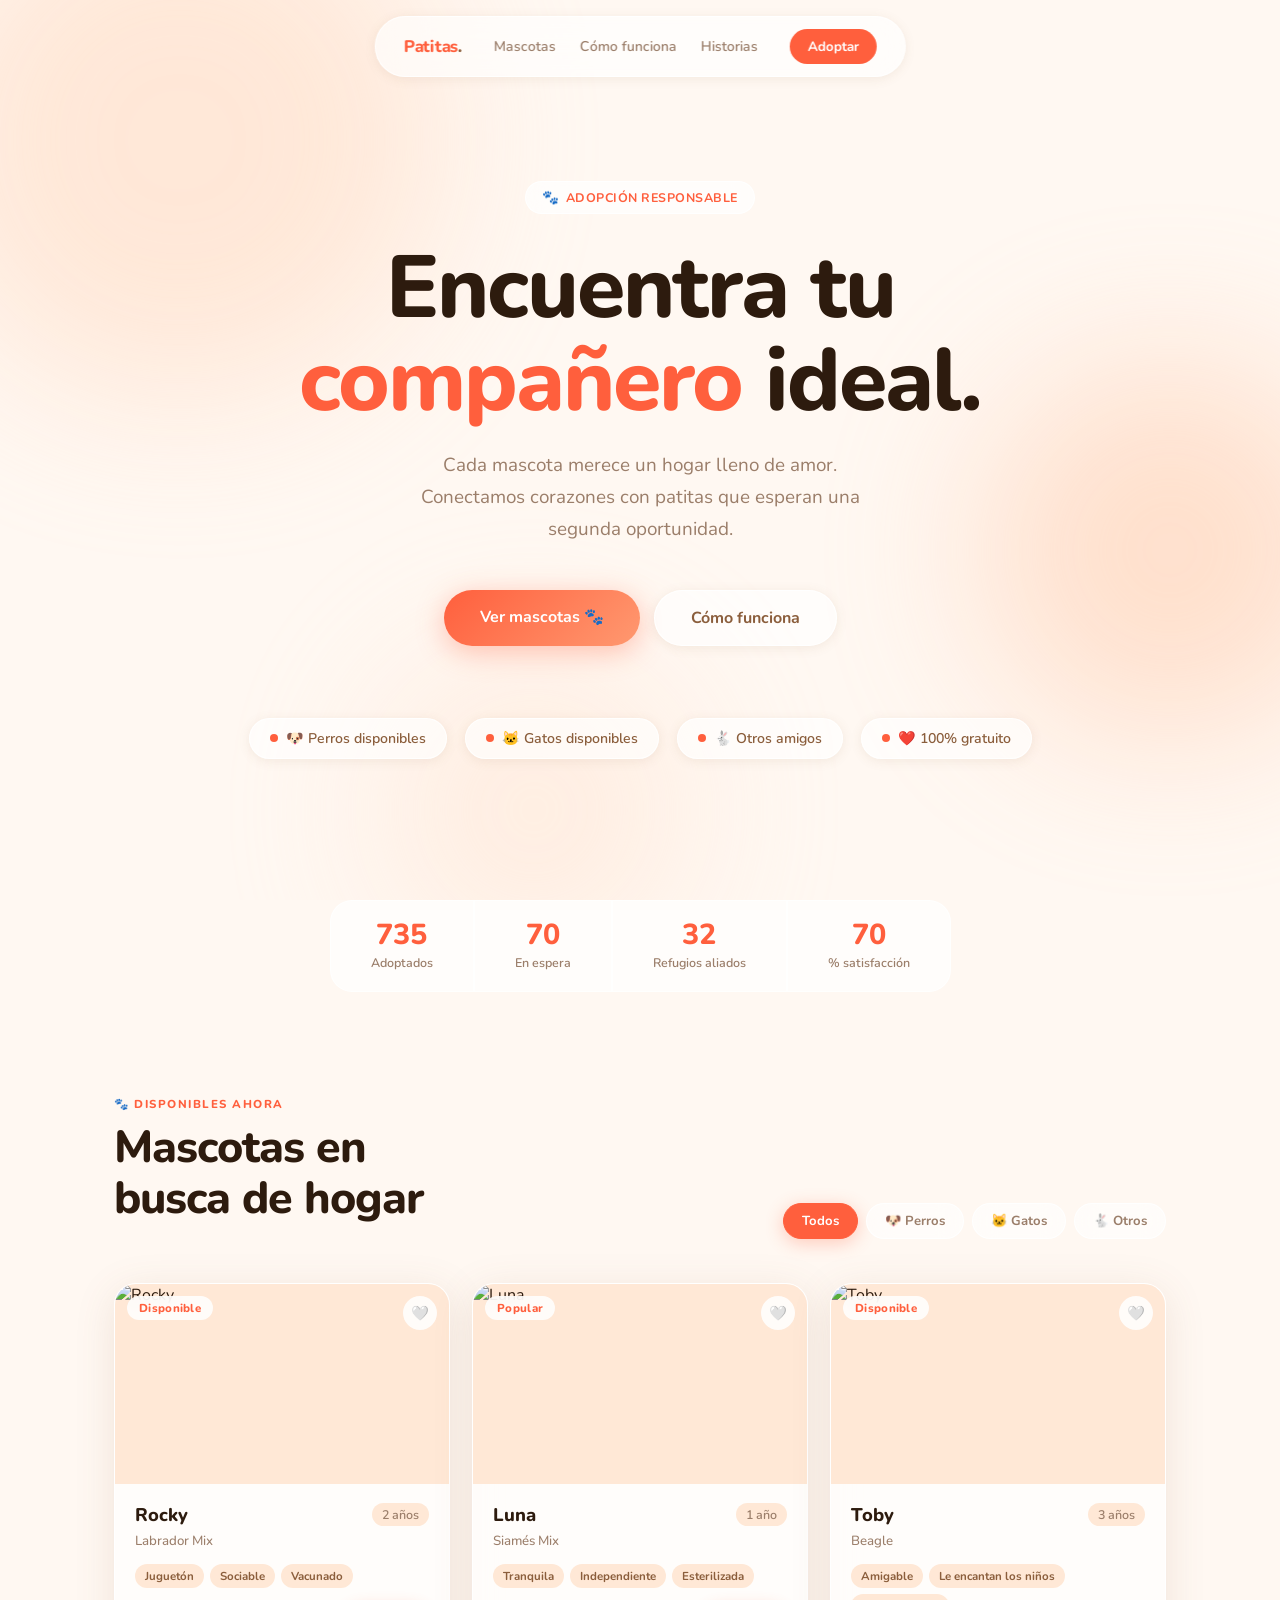
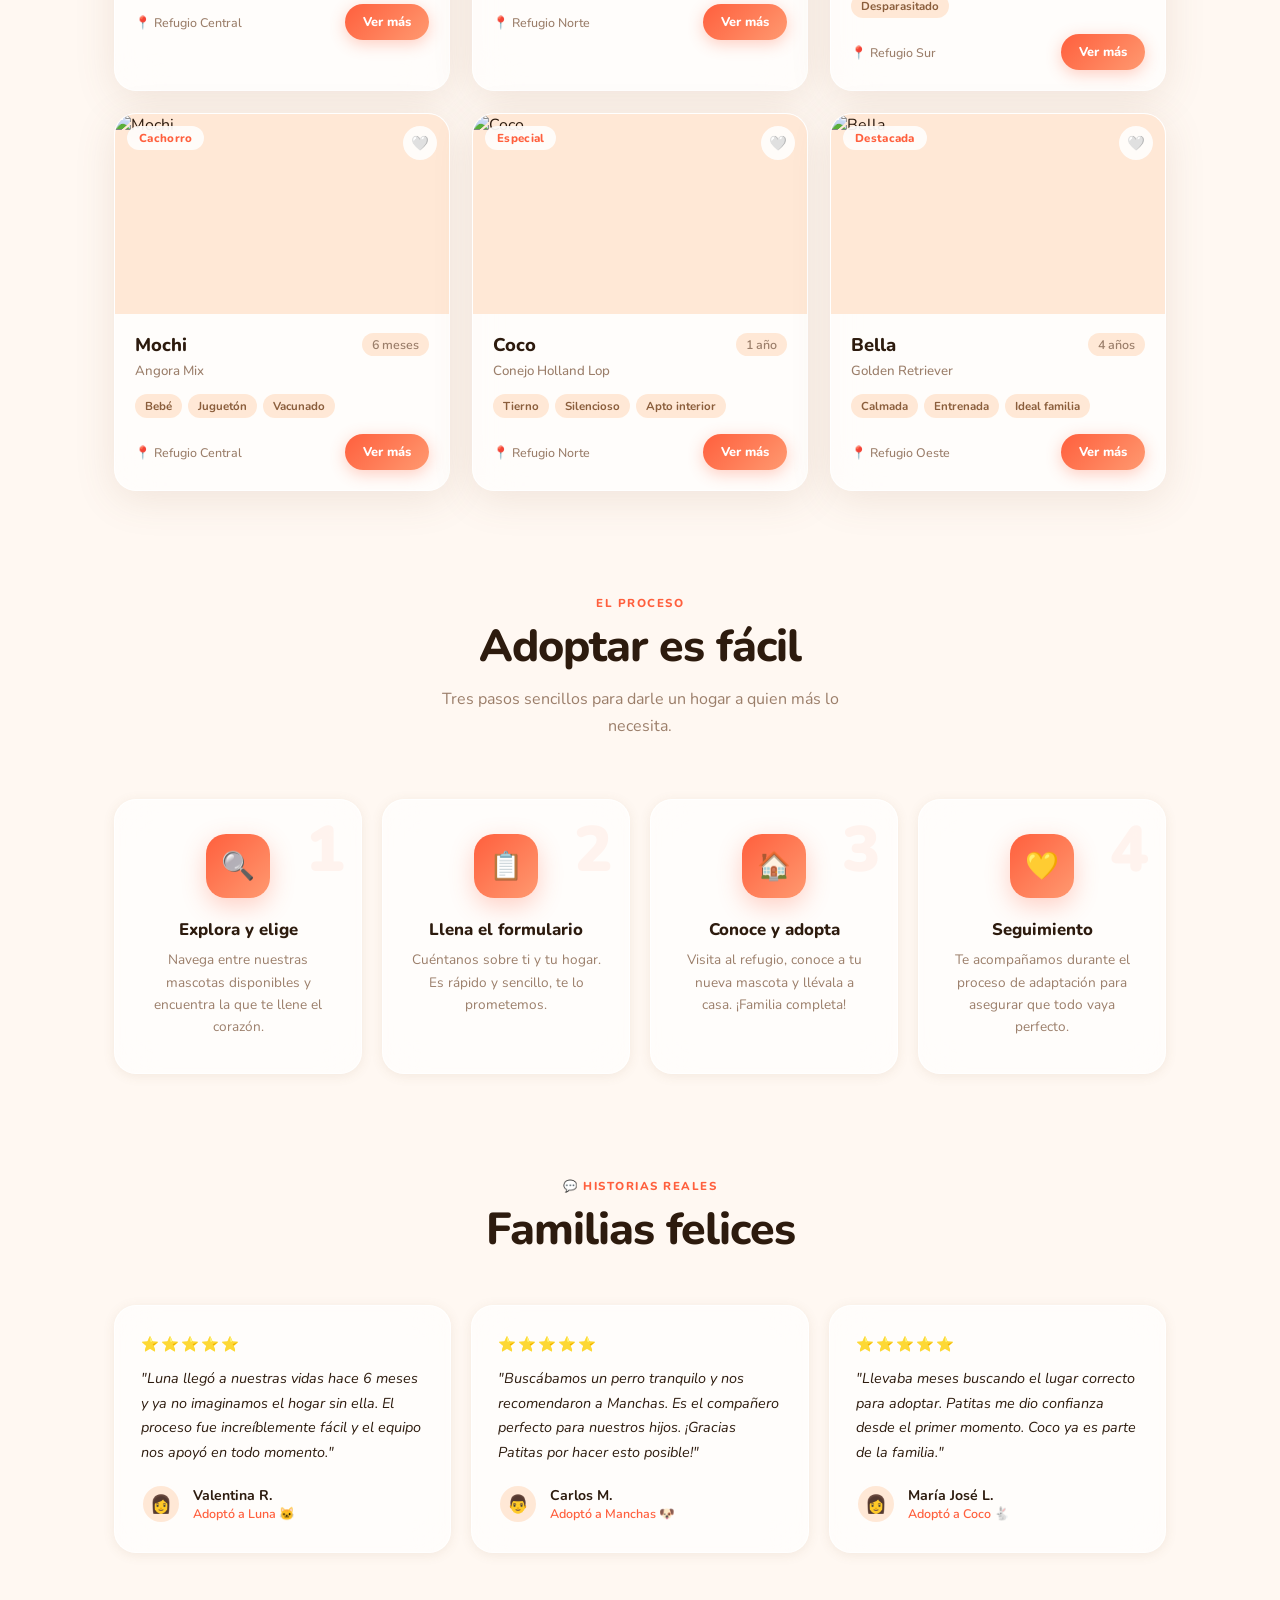
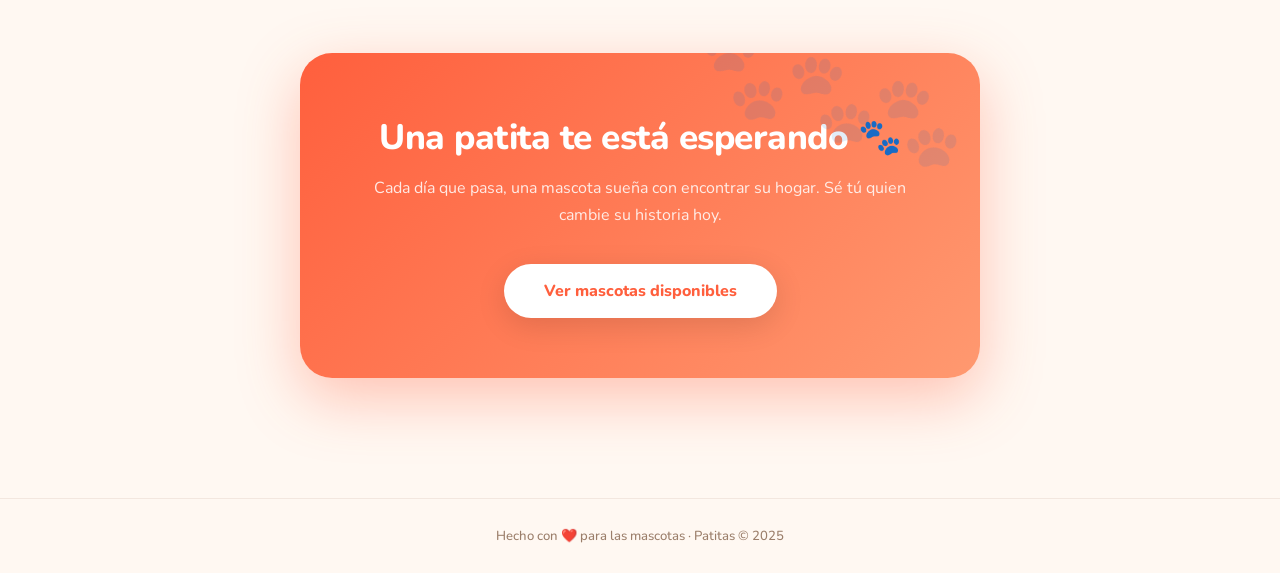
==== Index Adopcion De mascotas.html @ ceb4a1b3 "Def Hi, Here is the Definitive Archive" ====
<!DOCTYPE html>
<html lang="es">
<head>
<meta charset="UTF-8" />
<meta name="viewport" content="width=device-width, initial-scale=1.0" />
<title>Patitas — Adopta con Amor</title>
<link href="https://fonts.googleapis.com/css2?family=Nunito:wght@300;400;500;600;700;800&display=swap" rel="stylesheet"/>
<style>
  *, *::before, *::after { box-sizing: border-box; margin: 0; padding: 0; }

  :root {
    --cream:   #FFF8F2;
    --warm:    #FFE8D6;
    --blush:   #FFD6C4;
    --coral:   #FF7A5C;
    --coral2:  #FF5F3D;
    --sand:    #F5E6D3;
    --brown:   #8B5E3C;
    --text:    #2D1B0E;
    --muted:   #9B7E6A;
    --glass:   rgba(255,255,255,0.65);
    --blur:    blur(24px);
    --shadow:  0 8px 40px rgba(139,94,60,0.13);
    --shadow2: 0 2px 12px rgba(139,94,60,0.10);
    --radius:  22px;
    --radius-s: 14px;
  }

  html { scroll-behavior: smooth; }

  body {
    font-family: 'Nunito', sans-serif;
    background: var(--cream);
    color: var(--text);
    overflow-x: hidden;
  }

  /* ── BACKGROUND BLOBS ── */
  .blob-bg {
    position: fixed; inset: 0; z-index: 0;
    pointer-events: none; overflow: hidden;
  }
  .blob {
    position: absolute;
    border-radius: 50%;
    filter: blur(80px);
    opacity: 0.45;
    animation: blobDrift 18s ease-in-out infinite alternate;
  }
  .blob-1 { width: 520px; height: 520px; background: #FFD4B8; top: -120px; left: -80px; animation-delay: 0s; }
  .blob-2 { width: 380px; height: 380px; background: #FFC3A0; top: 40%; right: -80px; animation-delay: -6s; }
  .blob-3 { width: 300px; height: 300px; background: #FFE0CC; bottom: -60px; left: 30%; animation-delay: -12s; }

  @keyframes blobDrift {
    0%   { transform: translate(0,0) scale(1); }
    50%  { transform: translate(30px, -20px) scale(1.05); }
    100% { transform: translate(-20px, 30px) scale(0.97); }
  }

  /* ── NAVBAR ── */
  nav {
    position: fixed; top: 16px; left: 50%; transform: translateX(-50%);
    z-index: 100;
    background: var(--glass);
    backdrop-filter: var(--blur);
    -webkit-backdrop-filter: var(--blur);
    border: 1px solid rgba(255,255,255,0.8);
    border-radius: 100px;
    padding: 12px 28px;
    display: flex; align-items: center; gap: 32px;
    box-shadow: var(--shadow2);
    animation: navIn 0.8s cubic-bezier(0.34,1.56,0.64,1) both;
  }
  @keyframes navIn {
    from { opacity: 0; transform: translateX(-50%) translateY(-20px) scale(0.95); }
    to   { opacity: 1; transform: translateX(-50%) translateY(0) scale(1); }
  }
  .nav-logo { font-weight: 800; font-size: 1.05rem; color: var(--coral2); letter-spacing: -0.3px; }
  .nav-logo span { color: var(--brown); }
  .nav-links { display: flex; gap: 24px; }
  .nav-links a {
    text-decoration: none; font-size: 0.88rem; font-weight: 600;
    color: var(--muted); transition: color 0.25s;
  }
  .nav-links a:hover { color: var(--coral2); }
  .nav-cta {
    background: var(--coral2); color: white;
    font-size: 0.85rem; font-weight: 700;
    padding: 8px 18px; border-radius: 100px;
    text-decoration: none;
    transition: background 0.25s, transform 0.2s;
  }
  .nav-cta:hover { background: var(--coral); transform: scale(1.04); }

  /* ── SECTIONS ── */
  section { position: relative; z-index: 1; }

  /* ── HERO ── */
  .hero {
    min-height: 100vh;
    display: flex; flex-direction: column;
    justify-content: center; align-items: center;
    text-align: center;
    padding: 120px 24px 80px;
    gap: 0;
  }
  .hero-badge {
    display: inline-flex; align-items: center; gap: 6px;
    background: rgba(255,255,255,0.7);
    backdrop-filter: blur(12px);
    border: 1px solid rgba(255,255,255,0.9);
    border-radius: 100px;
    padding: 6px 16px;
    font-size: 0.78rem; font-weight: 700;
    color: var(--coral2); letter-spacing: 0.5px; text-transform: uppercase;
    margin-bottom: 28px;
    animation: fadeUp 0.8s 0.2s ease both;
  }
  .hero-badge::before { content: '🐾'; font-size: 0.85rem; }

  .hero h1 {
    font-size: clamp(3rem, 7vw, 5.5rem);
    font-weight: 800;
    line-height: 1.05;
    letter-spacing: -2px;
    color: var(--text);
    margin-bottom: 22px;
    animation: fadeUp 0.9s 0.35s ease both;
  }
  .hero h1 em {
    font-style: normal;
    color: var(--coral2);
    display: inline-block;
    animation: pulse 3s 1.5s ease-in-out infinite;
  }
  @keyframes pulse {
    0%, 100% { transform: scale(1); }
    50%       { transform: scale(1.02); }
  }

  .hero p {
    font-size: 1.18rem; font-weight: 400;
    color: var(--muted); max-width: 480px;
    line-height: 1.7; margin-bottom: 44px;
    animation: fadeUp 0.9s 0.5s ease both;
  }

  .hero-btns {
    display: flex; gap: 14px; flex-wrap: wrap; justify-content: center;
    animation: fadeUp 0.9s 0.65s ease both;
  }
  .btn-primary {
    background: linear-gradient(135deg, var(--coral2), #FF9970);
    color: white; border: none; cursor: pointer;
    font-family: inherit; font-size: 1rem; font-weight: 700;
    padding: 16px 36px; border-radius: 100px;
    box-shadow: 0 6px 28px rgba(255,95,61,0.35);
    transition: transform 0.25s, box-shadow 0.25s;
    text-decoration: none; display: inline-block;
  }
  .btn-primary:hover { transform: translateY(-3px) scale(1.03); box-shadow: 0 12px 40px rgba(255,95,61,0.4); }
  .btn-secondary {
    background: var(--glass);
    backdrop-filter: blur(16px);
    border: 1.5px solid rgba(255,255,255,0.9);
    color: var(--brown); cursor: pointer;
    font-family: inherit; font-size: 1rem; font-weight: 700;
    padding: 16px 36px; border-radius: 100px;
    box-shadow: var(--shadow2);
    transition: transform 0.25s, box-shadow 0.25s;
    text-decoration: none; display: inline-block;
  }
  .btn-secondary:hover { transform: translateY(-3px); box-shadow: var(--shadow); }

  /* ── HERO PETS FLOATING ROW ── */
  .hero-pets {
    display: flex; gap: 18px; margin-top: 72px; flex-wrap: wrap; justify-content: center;
    animation: fadeUp 1s 0.8s ease both;
  }
  .hero-pet-chip {
    background: var(--glass);
    backdrop-filter: blur(18px);
    border: 1px solid rgba(255,255,255,0.85);
    border-radius: 100px;
    padding: 10px 20px;
    display: flex; align-items: center; gap: 8px;
    font-size: 0.88rem; font-weight: 600; color: var(--brown);
    box-shadow: var(--shadow2);
    animation: chipFloat var(--dur, 4s) ease-in-out infinite;
    animation-delay: var(--delay, 0s);
  }
  @keyframes chipFloat {
    0%, 100% { transform: translateY(0px); }
    50%       { transform: translateY(-6px); }
  }
  .hero-pet-chip .dot {
    width: 8px; height: 8px; border-radius: 50%;
    background: var(--coral2);
  }

  /* ── STATS BAR ── */
  .stats-bar {
    display: flex; justify-content: center; gap: 0; flex-wrap: wrap;
    padding: 0 24px 100px;
    animation: fadeUp 1s 1s ease both;
  }
  .stat-pill {
    background: var(--glass);
    backdrop-filter: blur(20px);
    border: 1px solid rgba(255,255,255,0.8);
    padding: 20px 40px;
    text-align: center;
    transition: transform 0.25s;
  }
  .stat-pill:first-child { border-radius: var(--radius) 0 0 var(--radius); }
  .stat-pill:last-child  { border-radius: 0 var(--radius) var(--radius) 0; }
  .stat-pill:hover { transform: translateY(-4px); z-index: 2; }
  .stat-num { font-size: 1.8rem; font-weight: 800; color: var(--coral2); display: block; line-height: 1; }
  .stat-label { font-size: 0.78rem; font-weight: 600; color: var(--muted); margin-top: 4px; display: block; }

  /* ── SECTION TITLES ── */
  .section-tag {
    display: inline-block;
    font-size: 0.72rem; font-weight: 800; letter-spacing: 1.5px; text-transform: uppercase;
    color: var(--coral2); margin-bottom: 10px;
  }
  .section-title {
    font-size: clamp(2rem, 4vw, 2.8rem); font-weight: 800;
    line-height: 1.15; letter-spacing: -1px; color: var(--text);
    margin-bottom: 14px;
  }
  .section-sub {
    font-size: 1rem; color: var(--muted); font-weight: 400;
    line-height: 1.65; max-width: 460px;
  }

  /* ── PETS GRID ── */
  .pets-section {
    padding: 0 24px 100px;
    max-width: 1100px; margin: 0 auto;
  }
  .pets-header {
    display: flex; justify-content: space-between; align-items: flex-end;
    margin-bottom: 44px; flex-wrap: wrap; gap: 20px;
  }
  .filter-row {
    display: flex; gap: 8px; flex-wrap: wrap;
  }
  .filter-btn {
    background: rgba(255,255,255,0.6);
    backdrop-filter: blur(12px);
    border: 1.5px solid rgba(255,255,255,0.9);
    border-radius: 100px;
    padding: 8px 18px;
    font-family: inherit; font-size: 0.82rem; font-weight: 700;
    color: var(--muted); cursor: pointer;
    transition: all 0.25s;
  }
  .filter-btn:hover, .filter-btn.active {
    background: var(--coral2); color: white;
    border-color: var(--coral2);
    box-shadow: 0 4px 18px rgba(255,95,61,0.3);
  }

  .pets-grid {
    display: grid;
    grid-template-columns: repeat(auto-fill, minmax(270px, 1fr));
    gap: 22px;
  }

  .pet-card {
    background: var(--glass);
    backdrop-filter: blur(24px);
    -webkit-backdrop-filter: blur(24px);
    border: 1px solid rgba(255,255,255,0.85);
    border-radius: var(--radius);
    overflow: hidden;
    box-shadow: var(--shadow);
    transition: transform 0.4s cubic-bezier(0.34,1.56,0.64,1), box-shadow 0.4s ease;
    cursor: pointer;
    animation: cardIn 0.7s ease both;
  }
  .pet-card:hover {
    transform: translateY(-10px) scale(1.02);
    box-shadow: 0 24px 60px rgba(139,94,60,0.2);
  }
  @keyframes cardIn {
    from { opacity: 0; transform: translateY(30px) scale(0.96); }
    to   { opacity: 1; transform: translateY(0) scale(1); }
  }

  .pet-img-wrap {
    position: relative; height: 200px; overflow: hidden;
    background: var(--warm);
  }
  .pet-img-wrap img {
    width: 100%; height: 100%; object-fit: cover;
    transition: transform 0.6s ease;
  }
  .pet-card:hover .pet-img-wrap img { transform: scale(1.07); }

  .pet-badge {
    position: absolute; top: 12px; left: 12px;
    background: rgba(255,255,255,0.85);
    backdrop-filter: blur(8px);
    border-radius: 100px;
    padding: 4px 12px;
    font-size: 0.72rem; font-weight: 800;
    color: var(--coral2); letter-spacing: 0.3px;
  }
  .pet-fav {
    position: absolute; top: 12px; right: 12px;
    width: 34px; height: 34px; border-radius: 50%;
    background: rgba(255,255,255,0.85);
    backdrop-filter: blur(8px);
    display: flex; align-items: center; justify-content: center;
    font-size: 0.9rem; cursor: pointer;
    transition: transform 0.3s cubic-bezier(0.34,1.56,0.64,1), background 0.25s;
    border: none;
  }
  .pet-fav:hover { transform: scale(1.2); background: white; }
  .pet-fav.liked { animation: heartBeat 0.4s ease; }
  @keyframes heartBeat {
    0%   { transform: scale(1); }
    40%  { transform: scale(1.4); }
    100% { transform: scale(1); }
  }

  .pet-info { padding: 18px 20px 20px; }
  .pet-name-row { display: flex; justify-content: space-between; align-items: center; margin-bottom: 5px; }
  .pet-name { font-size: 1.15rem; font-weight: 800; color: var(--text); }
  .pet-age { font-size: 0.78rem; font-weight: 600; color: var(--muted);
    background: var(--warm); padding: 3px 10px; border-radius: 100px; }
  .pet-breed { font-size: 0.83rem; color: var(--muted); font-weight: 500; margin-bottom: 14px; }
  .pet-tags { display: flex; gap: 6px; flex-wrap: wrap; margin-bottom: 16px; }
  .pet-tag {
    font-size: 0.72rem; font-weight: 700; color: var(--brown);
    background: var(--warm); border-radius: 100px;
    padding: 4px 10px;
  }
  .pet-footer { display: flex; align-items: center; justify-content: space-between; }
  .pet-location { font-size: 0.78rem; color: var(--muted); font-weight: 500; display: flex; align-items: center; gap: 4px; }
  .btn-adopt {
    background: linear-gradient(135deg, var(--coral2), #FF9970);
    color: white; border: none; cursor: pointer;
    font-family: inherit; font-size: 0.8rem; font-weight: 800;
    padding: 9px 18px; border-radius: 100px;
    transition: transform 0.25s, box-shadow 0.25s;
    box-shadow: 0 4px 16px rgba(255,95,61,0.3);
  }
  .btn-adopt:hover { transform: scale(1.06); box-shadow: 0 6px 22px rgba(255,95,61,0.4); }

  /* ── HOW IT WORKS ── */
  .how-section {
    padding: 0 24px 100px;
    max-width: 1100px; margin: 0 auto;
  }
  .how-header { text-align: center; margin-bottom: 60px; }
  .steps-grid {
    display: grid;
    grid-template-columns: repeat(auto-fit, minmax(220px, 1fr));
    gap: 20px;
  }
  .step-card {
    background: var(--glass);
    backdrop-filter: blur(20px);
    border: 1px solid rgba(255,255,255,0.85);
    border-radius: var(--radius);
    padding: 34px 28px;
    text-align: center;
    box-shadow: var(--shadow2);
    transition: transform 0.4s cubic-bezier(0.34,1.56,0.64,1);
    position: relative; overflow: hidden;
  }
  .step-card::before {
    content: '';
    position: absolute; inset: 0;
    background: linear-gradient(135deg, rgba(255,122,92,0.06), transparent);
    opacity: 0; transition: opacity 0.3s;
  }
  .step-card:hover { transform: translateY(-8px); }
  .step-card:hover::before { opacity: 1; }
  .step-icon {
    width: 64px; height: 64px; border-radius: 20px;
    background: linear-gradient(135deg, var(--coral2), #FF9970);
    display: flex; align-items: center; justify-content: center;
    font-size: 1.7rem; margin: 0 auto 20px;
    box-shadow: 0 8px 24px rgba(255,95,61,0.28);
  }
  .step-num {
    position: absolute; top: 18px; right: 20px;
    font-size: 4rem; font-weight: 900; color: rgba(255,122,92,0.08);
    line-height: 1; letter-spacing: -3px;
  }
  .step-title { font-size: 1.05rem; font-weight: 800; color: var(--text); margin-bottom: 8px; }
  .step-desc { font-size: 0.85rem; color: var(--muted); line-height: 1.65; }

  /* ── TESTIMONIALS ── */
  .testimonials-section {
    padding: 0 24px 100px;
    max-width: 1100px; margin: 0 auto;
  }
  .testimonials-header { text-align: center; margin-bottom: 50px; }
  .testimonials-row { display: grid; grid-template-columns: repeat(auto-fit, minmax(280px, 1fr)); gap: 20px; }
  .testimonial-card {
    background: var(--glass);
    backdrop-filter: blur(20px);
    border: 1px solid rgba(255,255,255,0.85);
    border-radius: var(--radius);
    padding: 28px 26px;
    box-shadow: var(--shadow2);
    transition: transform 0.35s ease;
  }
  .testimonial-card:hover { transform: translateY(-6px); }
  .t-stars { font-size: 0.9rem; margin-bottom: 12px; letter-spacing: 2px; }
  .t-text { font-size: 0.9rem; color: var(--text); line-height: 1.7; font-weight: 400; margin-bottom: 20px; font-style: italic; }
  .t-author { display: flex; align-items: center; gap: 12px; }
  .t-avatar {
    width: 40px; height: 40px; border-radius: 50%;
    background: var(--warm); overflow: hidden;
    border: 2px solid rgba(255,255,255,0.9);
    display: flex; align-items: center; justify-content: center;
    font-size: 1.1rem;
  }
  .t-name { font-weight: 700; font-size: 0.88rem; color: var(--text); }
  .t-pet  { font-size: 0.78rem; color: var(--coral2); font-weight: 600; }

  /* ── CTA FINAL ── */
  .cta-section {
    padding: 0 24px 120px;
    display: flex; justify-content: center;
  }
  .cta-card {
    background: linear-gradient(135deg, var(--coral2) 0%, #FF9970 100%);
    border-radius: 32px;
    padding: 60px 48px;
    text-align: center;
    max-width: 680px; width: 100%;
    box-shadow: 0 20px 60px rgba(255,95,61,0.35);
    position: relative; overflow: hidden;
  }
  .cta-card::before {
    content: '🐾🐾🐾';
    position: absolute; top: -10px; right: 20px;
    font-size: 5rem; opacity: 0.12; letter-spacing: -10px;
    transform: rotate(15deg);
  }
  .cta-card h2 { font-size: 2.2rem; font-weight: 800; color: white; margin-bottom: 14px; letter-spacing: -0.5px; }
  .cta-card p  { font-size: 1rem; color: rgba(255,255,255,0.85); line-height: 1.65; margin-bottom: 36px; }
  .btn-white {
    background: white; color: var(--coral2);
    font-family: inherit; font-size: 1rem; font-weight: 800;
    padding: 16px 40px; border-radius: 100px; border: none; cursor: pointer;
    box-shadow: 0 8px 30px rgba(0,0,0,0.12);
    transition: transform 0.25s, box-shadow 0.25s;
    text-decoration: none; display: inline-block;
  }
  .btn-white:hover { transform: scale(1.05); box-shadow: 0 14px 40px rgba(0,0,0,0.18); }

  /* ── FOOTER ── */
  footer {
    position: relative; z-index: 1;
    text-align: center;
    padding: 28px;
    font-size: 0.82rem; color: var(--muted); font-weight: 500;
    border-top: 1px solid rgba(139,94,60,0.1);
  }
  footer span { color: var(--coral2); }

  /* ── MODAL ── */
  .modal-overlay {
    position: fixed; inset: 0; z-index: 200;
    background: rgba(45,27,14,0.4);
    backdrop-filter: blur(16px);
    display: flex; align-items: center; justify-content: center;
    padding: 24px;
    opacity: 0; pointer-events: none;
    transition: opacity 0.4s ease;
  }
  .modal-overlay.open { opacity: 1; pointer-events: all; }
  .modal-box {
    background: white;
    border-radius: 28px;
    max-width: 460px; width: 100%;
    overflow: hidden;
    box-shadow: 0 30px 80px rgba(45,27,14,0.25);
    transform: translateY(30px) scale(0.96);
    transition: transform 0.4s cubic-bezier(0.34,1.56,0.64,1);
  }
  .modal-overlay.open .modal-box { transform: translateY(0) scale(1); }
  .modal-img { height: 220px; overflow: hidden; background: var(--warm); position: relative; }
  .modal-img img { width: 100%; height: 100%; object-fit: cover; }
  .modal-content { padding: 28px; }
  .modal-name { font-size: 1.5rem; font-weight: 800; color: var(--text); margin-bottom: 4px; }
  .modal-breed { font-size: 0.88rem; color: var(--muted); font-weight: 500; margin-bottom: 18px; }
  .modal-desc { font-size: 0.9rem; line-height: 1.7; color: var(--brown); margin-bottom: 24px; }
  .modal-tags { display: flex; gap: 8px; flex-wrap: wrap; margin-bottom: 24px; }
  .modal-btns { display: flex; gap: 10px; }
  .modal-close {
    position: absolute; top: 14px; right: 14px; z-index: 10;
    width: 34px; height: 34px; border-radius: 50%;
    background: rgba(255,255,255,0.85); border: none; cursor: pointer;
    font-size: 0.9rem; display: flex; align-items: center; justify-content: center;
    transition: transform 0.25s;
  }
  .modal-close:hover { transform: scale(1.1) rotate(90deg); }

  /* ── UTILS ── */
  @keyframes fadeUp {
    from { opacity: 0; transform: translateY(24px); }
    to   { opacity: 1; transform: translateY(0); }
  }

  .observe-me { opacity: 0; transform: translateY(28px); transition: opacity 0.7s ease, transform 0.7s cubic-bezier(0.34,1.2,0.64,1); }
  .observe-me.visible { opacity: 1; transform: translateY(0); }

  @media (max-width: 640px) {
    nav { padding: 10px 16px; gap: 16px; }
    .nav-links { display: none; }
    .hero h1 { letter-spacing: -1px; }
    .stat-pill { padding: 16px 24px; }
    .cta-card { padding: 40px 24px; }
  }
</style>
</head>
<body>

<!-- BACKGROUND -->
<div class="blob-bg">
  <div class="blob blob-1"></div>
  <div class="blob blob-2"></div>
  <div class="blob blob-3"></div>
</div>

<!-- NAVBAR -->
<nav>
  <div class="nav-logo">Patitas<span>.</span></div>
  <div class="nav-links">
    <a href="#pets">Mascotas</a>
    <a href="#how">Cómo funciona</a>
    <a href="#reviews">Historias</a>
  </div>
  <a href="#cta" class="nav-cta">Adoptar</a>
</nav>

<!-- HERO -->
<section class="hero">
  <div class="hero-badge">Adopción responsable</div>
  <h1>Encuentra tu<br/><em>compañero</em> ideal.</h1>
  <p>Cada mascota merece un hogar lleno de amor. Conectamos corazones con patitas que esperan una segunda oportunidad.</p>
  <div class="hero-btns">
    <a href="#pets" class="btn-primary">Ver mascotas 🐾</a>
    <a href="#how" class="btn-secondary">Cómo funciona</a>
  </div>
  <div class="hero-pets">
    <div class="hero-pet-chip" style="--dur:4.2s;--delay:0s"><div class="dot"></div>🐶 Perros disponibles</div>
    <div class="hero-pet-chip" style="--dur:3.8s;--delay:-1.5s"><div class="dot"></div>🐱 Gatos disponibles</div>
    <div class="hero-pet-chip" style="--dur:4.6s;--delay:-3s"><div class="dot"></div>🐇 Otros amigos</div>
    <div class="hero-pet-chip" style="--dur:3.5s;--delay:-0.8s"><div class="dot"></div>❤️ 100% gratuito</div>
  </div>
</section>

<!-- STATS -->
<div class="stats-bar observe-me">
  <div class="stat-pill">
    <span class="stat-num" data-target="1240">0</span>
    <span class="stat-label">Adoptados</span>
  </div>
  <div class="stat-pill">
    <span class="stat-num" data-target="84">0</span>
    <span class="stat-label">En espera</span>
  </div>
  <div class="stat-pill">
    <span class="stat-num" data-target="32">0</span>
    <span class="stat-label">Refugios aliados</span>
  </div>
  <div class="stat-pill">
    <span class="stat-num" data-target="99">0</span>
    <span class="stat-label">% satisfacción</span>
  </div>
</div>

<!-- PETS SECTION -->
<section class="pets-section" id="pets">
  <div class="pets-header observe-me">
    <div>
      <div class="section-tag">🐾 Disponibles ahora</div>
      <h2 class="section-title">Mascotas en<br/>busca de hogar</h2>
    </div>
    <div class="filter-row">
      <button class="filter-btn active" onclick="filterPets('all',this)">Todos</button>
      <button class="filter-btn" onclick="filterPets('dog',this)">🐶 Perros</button>
      <button class="filter-btn" onclick="filterPets('cat',this)">🐱 Gatos</button>
      <button class="filter-btn" onclick="filterPets('other',this)">🐇 Otros</button>
    </div>
  </div>
  <div class="pets-grid" id="petsGrid"></div>
</section>

<!-- HOW IT WORKS -->
<section class="how-section" id="how">
  <div class="how-header observe-me">
    <div class="section-tag">El proceso</div>
    <h2 class="section-title">Adoptar es fácil</h2>
    <p class="section-sub" style="margin: 0 auto;">Tres pasos sencillos para darle un hogar a quien más lo necesita.</p>
  </div>
  <div class="steps-grid">
    <div class="step-card observe-me" style="transition-delay:0s">
      <div class="step-num">1</div>
      <div class="step-icon">🔍</div>
      <div class="step-title">Explora y elige</div>
      <div class="step-desc">Navega entre nuestras mascotas disponibles y encuentra la que te llene el corazón.</div>
    </div>
    <div class="step-card observe-me" style="transition-delay:0.1s">
      <div class="step-num">2</div>
      <div class="step-icon">📋</div>
      <div class="step-title">Llena el formulario</div>
      <div class="step-desc">Cuéntanos sobre ti y tu hogar. Es rápido y sencillo, te lo prometemos.</div>
    </div>
    <div class="step-card observe-me" style="transition-delay:0.2s">
      <div class="step-num">3</div>
      <div class="step-icon">🏠</div>
      <div class="step-title">Conoce y adopta</div>
      <div class="step-desc">Visita al refugio, conoce a tu nueva mascota y llévala a casa. ¡Familia completa!</div>
    </div>
    <div class="step-card observe-me" style="transition-delay:0.3s">
      <div class="step-num">4</div>
      <div class="step-icon">💛</div>
      <div class="step-title">Seguimiento</div>
      <div class="step-desc">Te acompañamos durante el proceso de adaptación para asegurar que todo vaya perfecto.</div>
    </div>
  </div>
</section>

<!-- TESTIMONIALS -->
<section class="testimonials-section" id="reviews">
  <div class="testimonials-header observe-me">
    <div class="section-tag">💬 Historias reales</div>
    <h2 class="section-title">Familias felices</h2>
  </div>
  <div class="testimonials-row">
    <div class="testimonial-card observe-me" style="transition-delay:0s">
      <div class="t-stars">⭐⭐⭐⭐⭐</div>
      <div class="t-text">"Luna llegó a nuestras vidas hace 6 meses y ya no imaginamos el hogar sin ella. El proceso fue increíblemente fácil y el equipo nos apoyó en todo momento."</div>
      <div class="t-author">
        <div class="t-avatar">👩</div>
        <div>
          <div class="t-name">Valentina R.</div>
          <div class="t-pet">Adoptó a Luna 🐱</div>
        </div>
      </div>
    </div>
    <div class="testimonial-card observe-me" style="transition-delay:0.1s">
      <div class="t-stars">⭐⭐⭐⭐⭐</div>
      <div class="t-text">"Buscábamos un perro tranquilo y nos recomendaron a Manchas. Es el compañero perfecto para nuestros hijos. ¡Gracias Patitas por hacer esto posible!"</div>
      <div class="t-author">
        <div class="t-avatar">👨</div>
        <div>
          <div class="t-name">Carlos M.</div>
          <div class="t-pet">Adoptó a Manchas 🐶</div>
        </div>
      </div>
    </div>
    <div class="testimonial-card observe-me" style="transition-delay:0.2s">
      <div class="t-stars">⭐⭐⭐⭐⭐</div>
      <div class="t-text">"Llevaba meses buscando el lugar correcto para adoptar. Patitas me dio confianza desde el primer momento. Coco ya es parte de la familia."</div>
      <div class="t-author">
        <div class="t-avatar">👩</div>
        <div>
          <div class="t-name">María José L.</div>
          <div class="t-pet">Adoptó a Coco 🐇</div>
        </div>
      </div>
    </div>
  </div>
</section>

<!-- CTA -->
<section class="cta-section" id="cta">
  <div class="cta-card observe-me">
    <h2>Una patita te está esperando 🐾</h2>
    <p>Cada día que pasa, una mascota sueña con encontrar su hogar. Sé tú quien cambie su historia hoy.</p>
    <a href="#pets" class="btn-white">Ver mascotas disponibles</a>
  </div>
</section>

<!-- FOOTER -->
<footer>
  Hecho con <span>❤️</span> para las mascotas · Patitas © 2025
</footer>

<!-- MODAL -->
<div class="modal-overlay" id="modalOverlay" onclick="closeModal(event)">
  <div class="modal-box">
    <button class="modal-close" onclick="closeModal()">✕</button>
    <div class="modal-img"><img id="modalImg" src="" alt=""/></div>
    <div class="modal-content">
      <div class="modal-name" id="modalName"></div>
      <div class="modal-breed" id="modalBreed"></div>
      <div class="modal-desc" id="modalDesc"></div>
      <div class="modal-tags" id="modalTags"></div>
      <div class="modal-btns">
        <button class="btn-primary" style="flex:1;text-align:center" onclick="closeModal()">Solicitar adopción 🐾</button>
        <button class="btn-secondary" onclick="closeModal()">Atrás</button>
      </div>
    </div>
  </div>
</div>

<script>
const pets = [
  {
    id:1, type:'dog', name:'Rocky', breed:'Labrador Mix', age:'2 años',
    location:'Refugio Central',
    tags:['Juguetón','Sociable','Vacunado'],
    img:'https://images.unsplash.com/photo-1587300003388-59208cc962cb?w=500&q=80',
    desc:'Rocky es un labrador lleno de energía y amor. Le encanta correr, jugar a la pelota y dar besos sin parar. Sería perfecto para una familia activa con espacio.',
    badge:'Disponible'
  },
  {
    id:2, type:'cat', name:'Luna', breed:'Siamés Mix', age:'1 año',
    location:'Refugio Norte',
    tags:['Tranquila','Independiente','Esterilizada'],
    img:'https://images.unsplash.com/photo-1514888286974-6c03e2ca1dba?w=500&q=80',
    desc:'Luna es elegante, curiosa y muy cariñosa con quienes se gana su confianza. Perfecta para apartamentos y personas que busquen un compañero sereno.',
    badge:'Popular'
  },
  {
    id:3, type:'dog', name:'Toby', breed:'Beagle', age:'3 años',
    location:'Refugio Sur',
    tags:['Amigable','Le encantan los niños','Desparasitado'],
    img:'https://images.unsplash.com/photo-1568572933382-74d440642117?w=500&q=80',
    desc:'Toby adora los niños y es el alma de la fiesta. Ha vivido con otras mascotas sin problemas. Ideal para familias que quieran un perro sociable y dulce.',
    badge:'Disponible'
  },
  {
    id:4, type:'cat', name:'Mochi', breed:'Angora Mix', age:'6 meses',
    location:'Refugio Central',
    tags:['Bebé','Juguetón','Vacunado'],
    img:'https://images.unsplash.com/photo-1574158622682-e40e69881006?w=500&q=80',
    desc:'Mochi es un gatito pequeño y travieso que llegó al refugio hace poco. Le encanta explorar y perseguir juguetes. ¡Una bola de energía pura!',
    badge:'Cachorro'
  },
  {
    id:5, type:'other', name:'Coco', breed:'Conejo Holland Lop', age:'1 año',
    location:'Refugio Norte',
    tags:['Tierno','Silencioso','Apto interior'],
    img:'https://images.unsplash.com/photo-1585110396000-c9ffd4e4b308?w=500&q=80',
    desc:'Coco es un conejo encantador de orejas caídas. Es tranquilo, limpio y le encanta que lo acaricien. Ideal para quienes buscan una mascota especial y única.',
    badge:'Especial'
  },
  {
    id:6, type:'dog', name:'Bella', breed:'Golden Retriever', age:'4 años',
    location:'Refugio Oeste',
    tags:['Calmada','Entrenada','Ideal familia'],
    img:'https://images.unsplash.com/photo-1552053831-71594a27632d?w=500&q=80',
    desc:'Bella es una golden retriever madura y gentil. Ya sabe comandos básicos, es muy obediente y adora los mimos. Una perrita de sueño para cualquier hogar.',
    badge:'Destacada'
  },
];

let likedPets = new Set();

function renderPets(list) {
  const grid = document.getElementById('petsGrid');
  grid.innerHTML = '';
  list.forEach((p, i) => {
    const card = document.createElement('div');
    card.className = 'pet-card';
    card.style.animationDelay = `${i * 0.08}s`;
    card.innerHTML = `
      <div class="pet-img-wrap">
        <img src="${p.img}" alt="${p.name}" loading="lazy"/>
        <div class="pet-badge">${p.badge}</div>
        <button class="pet-fav" id="fav-${p.id}" onclick="toggleFav(event,${p.id})">${likedPets.has(p.id) ? '❤️' : '🤍'}</button>
      </div>
      <div class="pet-info">
        <div class="pet-name-row">
          <div class="pet-name">${p.name}</div>
          <div class="pet-age">${p.age}</div>
        </div>
        <div class="pet-breed">${p.breed}</div>
        <div class="pet-tags">${p.tags.map(t=>`<span class="pet-tag">${t}</span>`).join('')}</div>
        <div class="pet-footer">
          <div class="pet-location">📍 ${p.location}</div>
          <button class="btn-adopt" onclick="openModal(${p.id})">Ver más</button>
        </div>
      </div>
    `;
    grid.appendChild(card);
  });
}

function filterPets(type, btn) {
  document.querySelectorAll('.filter-btn').forEach(b => b.classList.remove('active'));
  btn.classList.add('active');
  const filtered = type === 'all' ? pets : pets.filter(p => p.type === type);
  renderPets(filtered);
}

function toggleFav(e, id) {
  e.stopPropagation();
  const btn = document.getElementById(`fav-${id}`);
  if (likedPets.has(id)) {
    likedPets.delete(id);
    btn.textContent = '🤍';
  } else {
    likedPets.add(id);
    btn.textContent = '❤️';
    btn.classList.add('liked');
    setTimeout(() => btn.classList.remove('liked'), 400);
  }
}

function openModal(id) {
  const p = pets.find(x => x.id === id);
  document.getElementById('modalImg').src = p.img;
  document.getElementById('modalName').textContent = p.name;
  document.getElementById('modalBreed').textContent = `${p.breed} · ${p.age} · ${p.location}`;
  document.getElementById('modalDesc').textContent = p.desc;
  document.getElementById('modalTags').innerHTML = p.tags.map(t=>`<span class="pet-tag">${t}</span>`).join('');
  document.getElementById('modalOverlay').classList.add('open');
  document.body.style.overflow = 'hidden';
}

function closeModal(e) {
  if (e && e.target !== document.getElementById('modalOverlay') && !e.target.classList.contains('modal-close') && e.target.closest('.btn-secondary') === null) return;
  document.getElementById('modalOverlay').classList.remove('open');
  document.body.style.overflow = '';
}

// Close modal on button inside
document.querySelectorAll('.modal-btns button').forEach(b => {
  b.addEventListener('click', () => {
    document.getElementById('modalOverlay').classList.remove('open');
    document.body.style.overflow = '';
  });
});

// Intersection Observer for scroll animations
const observer = new IntersectionObserver((entries) => {
  entries.forEach(entry => {
    if (entry.isIntersecting) {
      entry.target.classList.add('visible');
    }
  });
}, { threshold: 0.12 });

document.querySelectorAll('.observe-me').forEach(el => observer.observe(el));

// Counter animation
function animateCounter(el, target) {
  let current = 0;
  const step = Math.ceil(target / 60);
  const timer = setInterval(() => {
    current = Math.min(current + step, target);
    el.textContent = current.toLocaleString();
    if (current >= target) clearInterval(timer);
  }, 22);
}

const statsObserver = new IntersectionObserver((entries) => {
  entries.forEach(entry => {
    if (entry.isIntersecting) {
      entry.target.querySelectorAll('[data-target]').forEach(el => {
        animateCounter(el, parseInt(el.dataset.target));
      });
      statsObserver.unobserve(entry.target);
    }
  });
}, { threshold: 0.3 });

document.querySelector('.stats-bar') && statsObserver.observe(document.querySelector('.stats-bar'));

// Init
renderPets(pets);
</script>
</body>
</html>
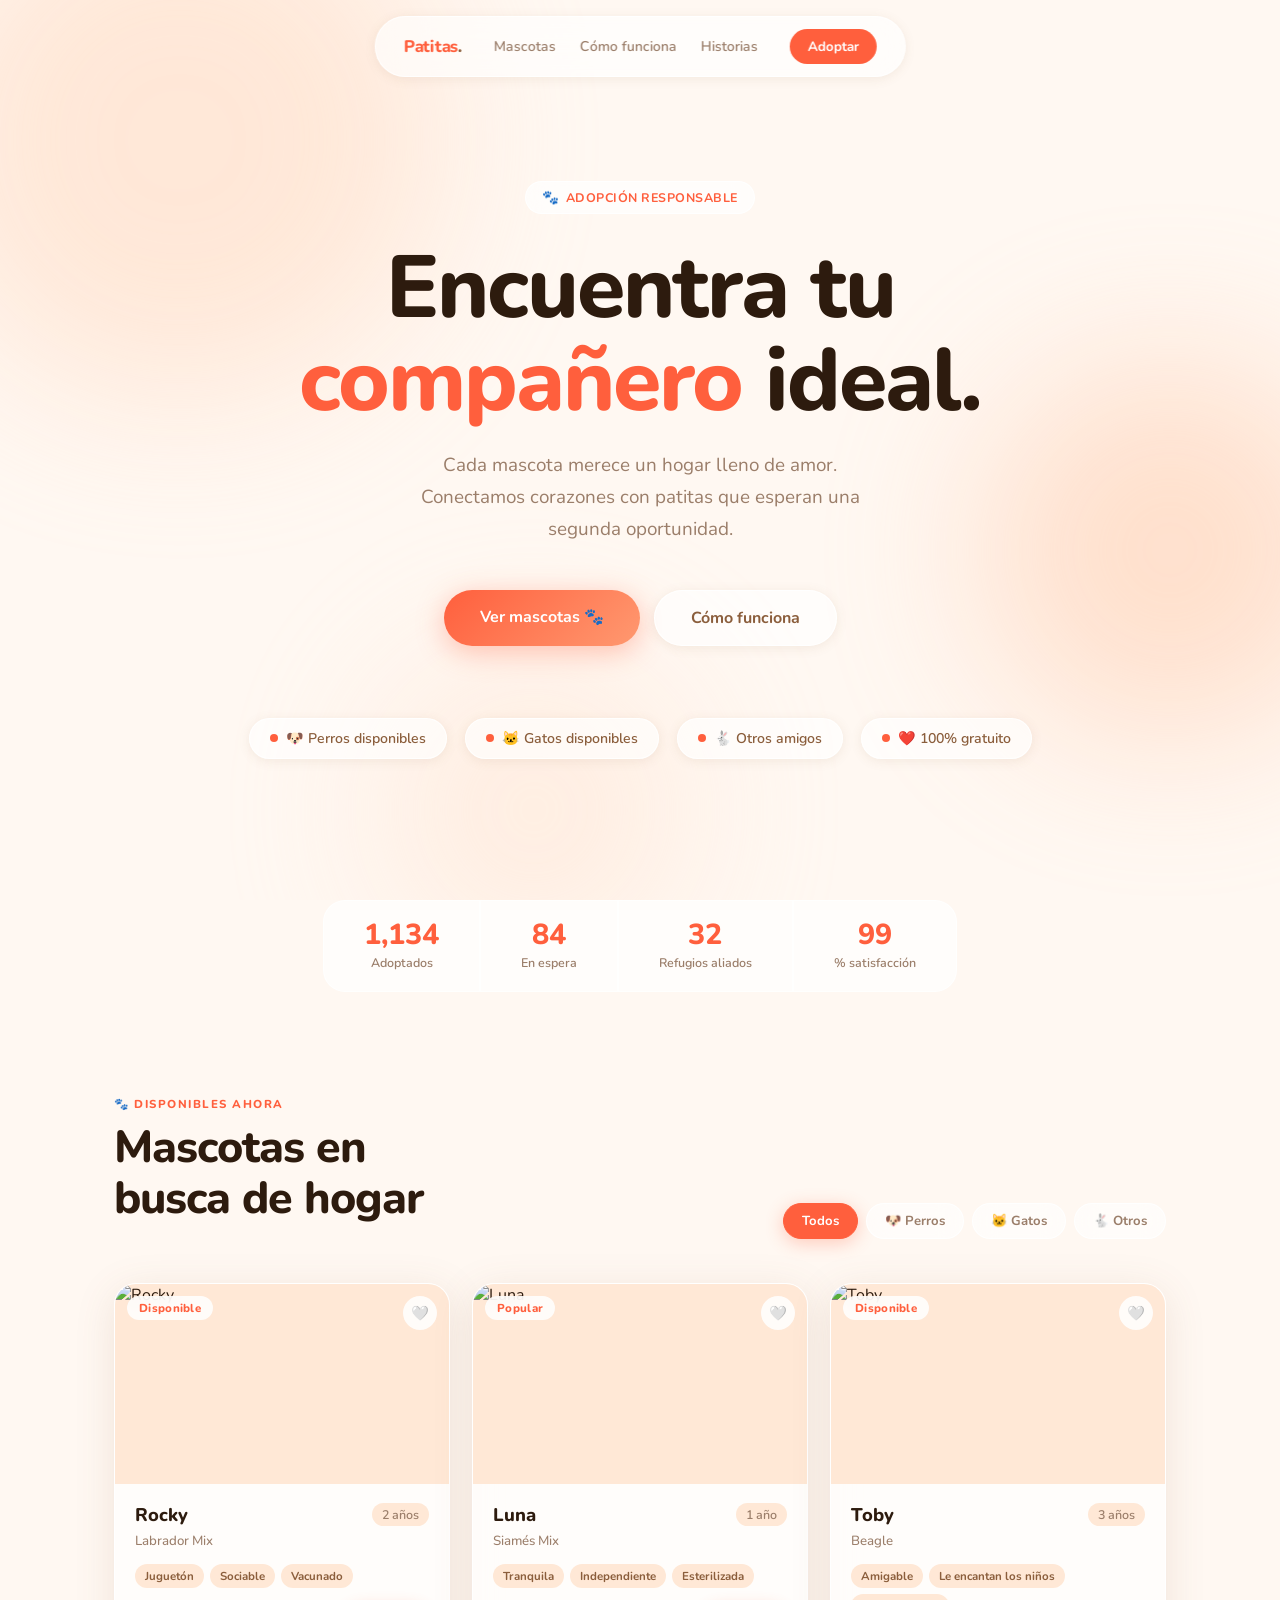
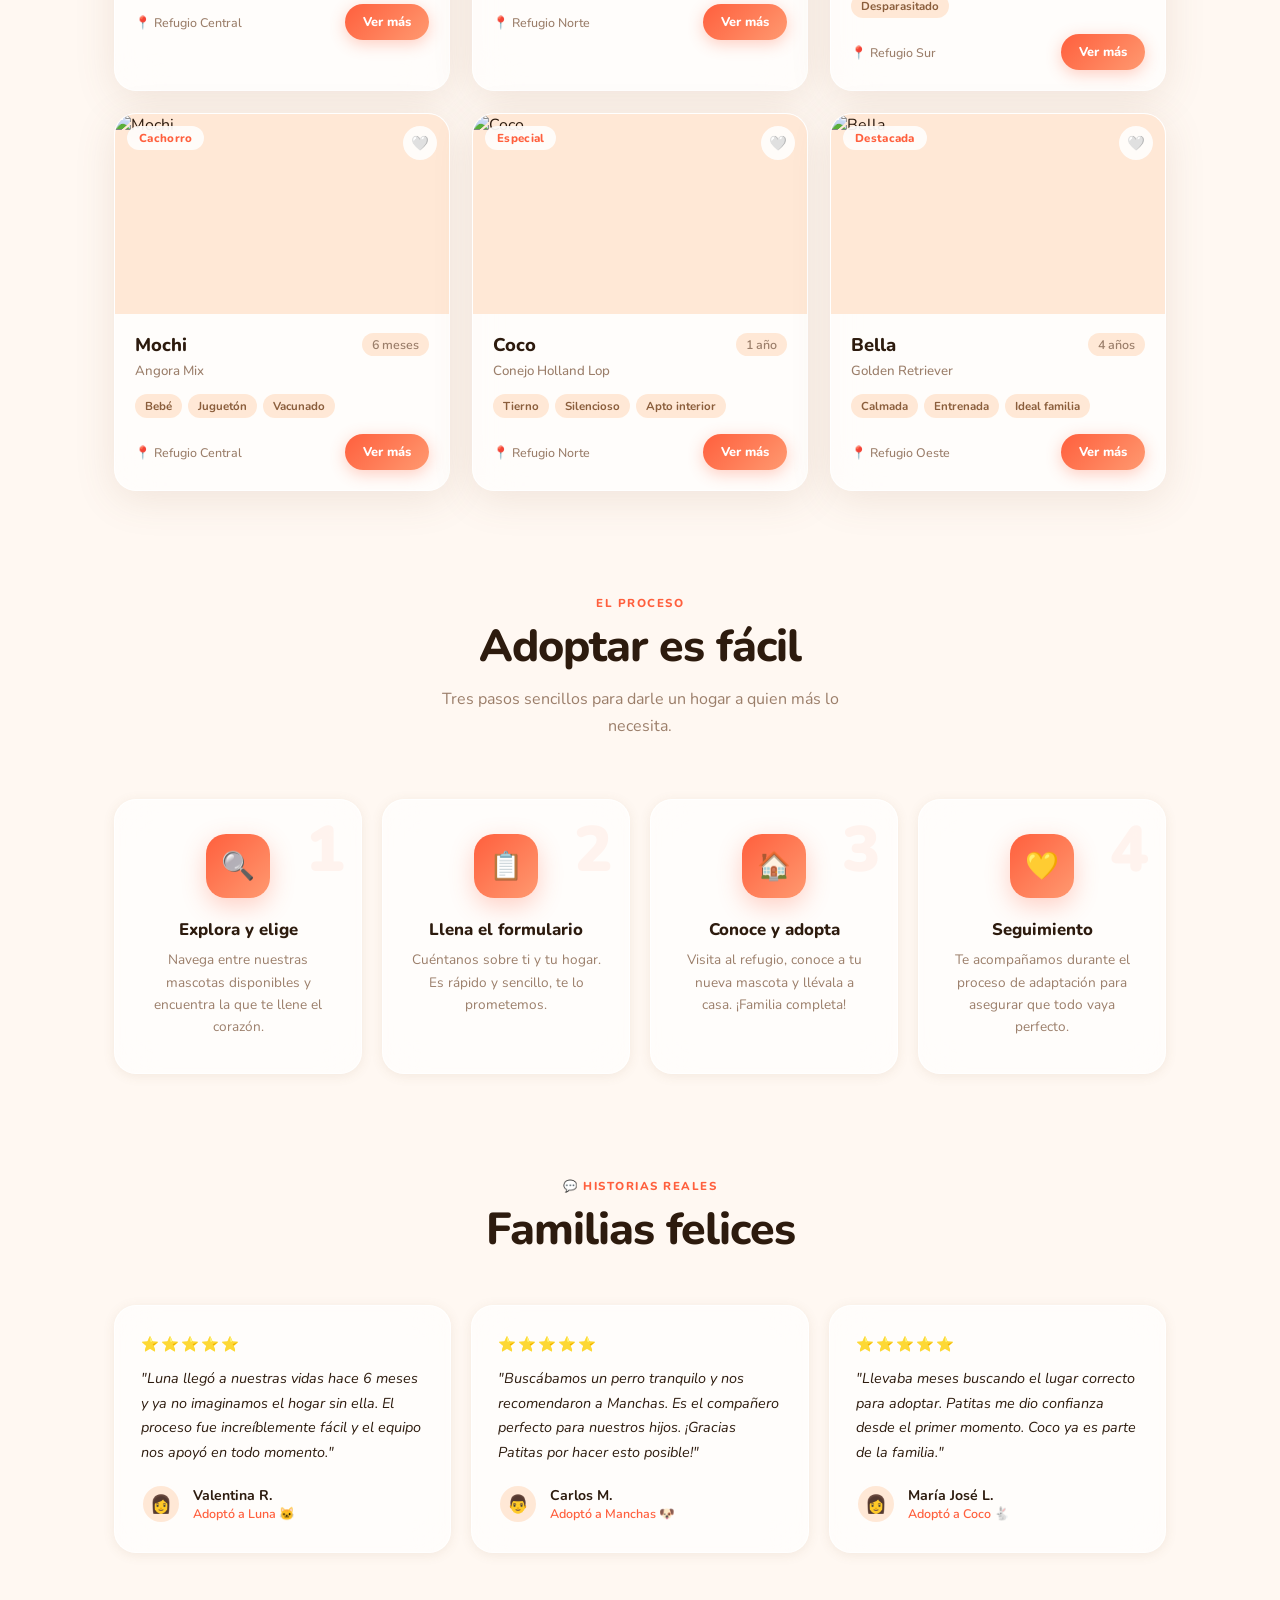
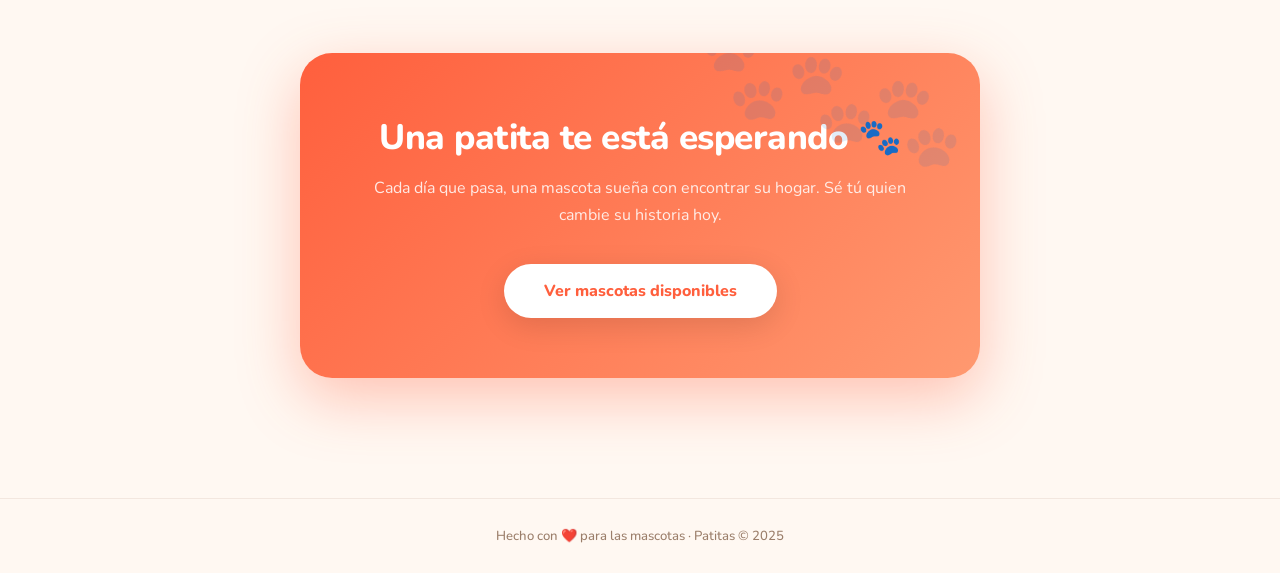
==== commit 39490644: "Update Index Adopcion De mascotas.html Add a Small Changes" ====
--- a/Index Adopcion De mascotas.html
+++ b/Index Adopcion De mascotas.html
@@ -7,7 +7,7 @@
 <link href="https://fonts.googleapis.com/css2?family=Nunito:wght@300;400;500;600;700;800&display=swap" rel="stylesheet"/>
 <style>
   *, *::before, *::after { box-sizing: border-box; margin: 0; padding: 0; }
-
+/* Aqui los colores interactivos */
   :root {
     --cream:   #FFF8F2;
     --warm:    #FFE8D6;
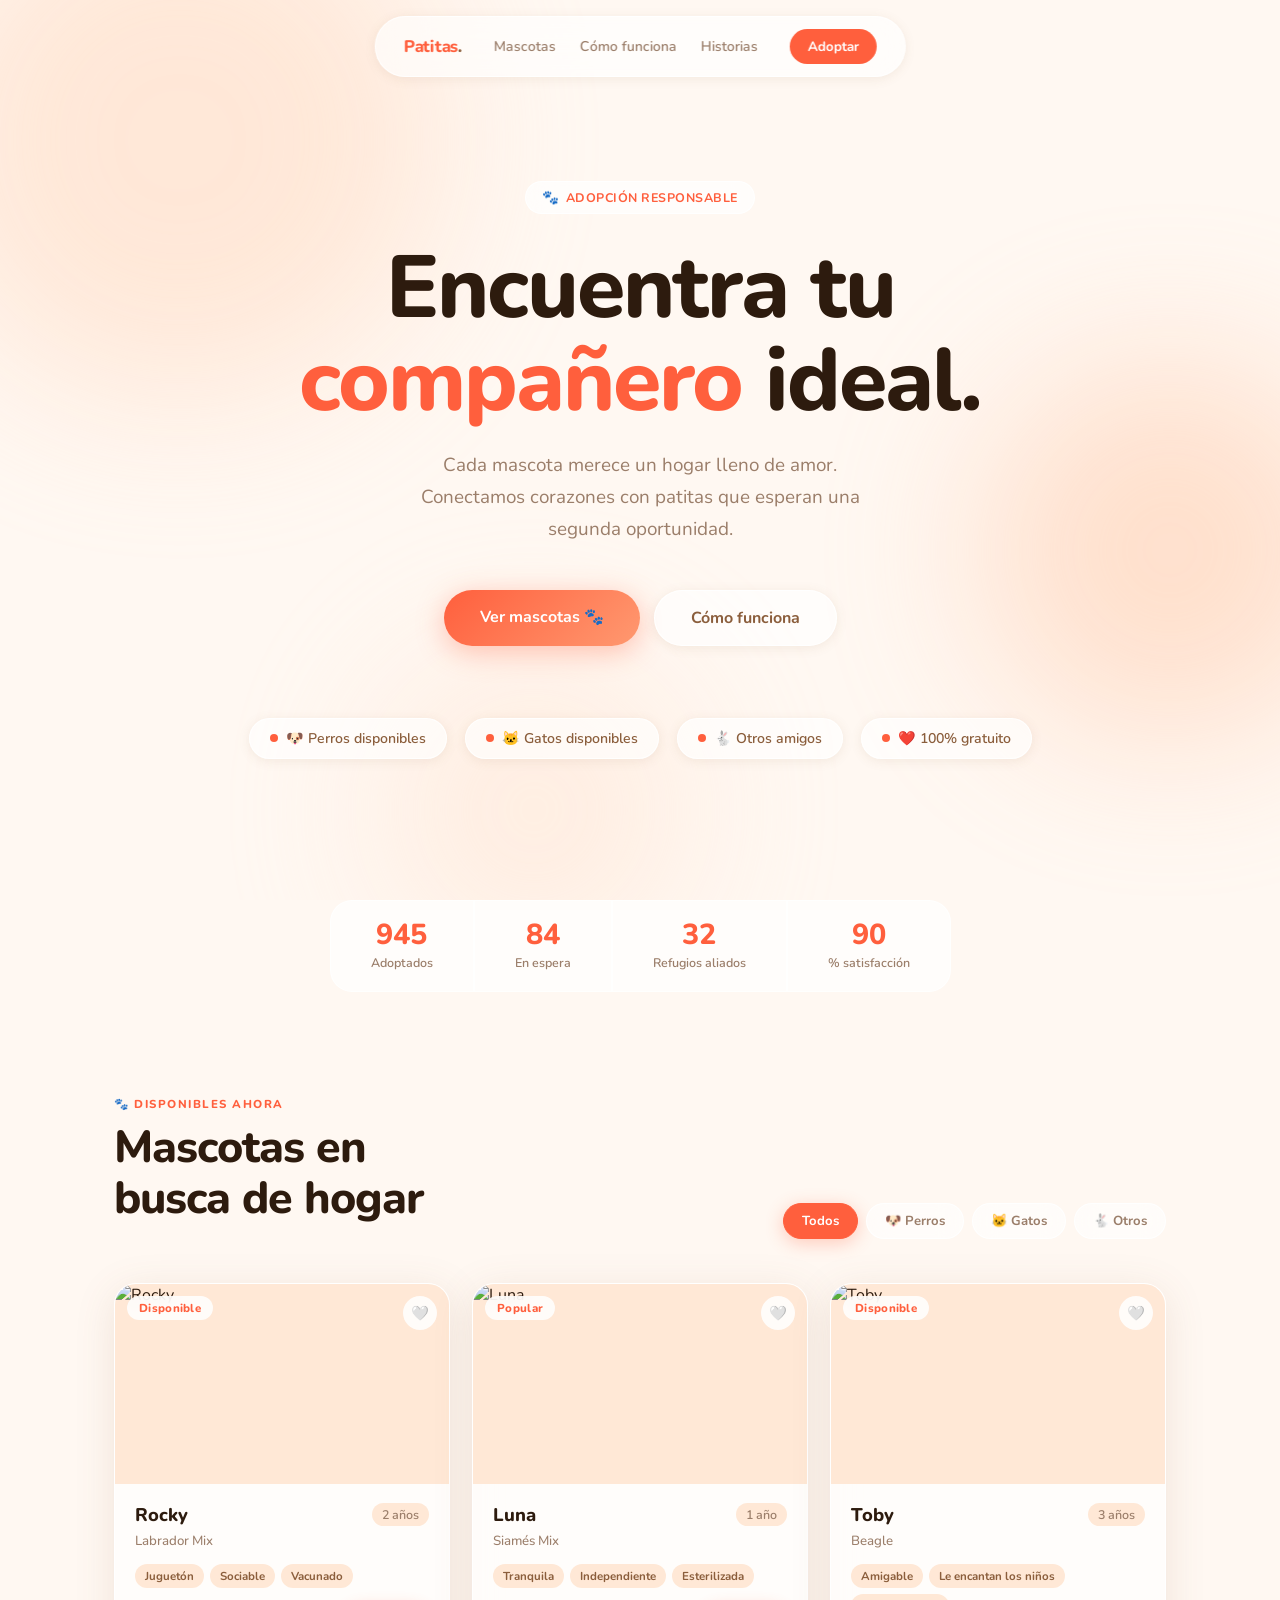
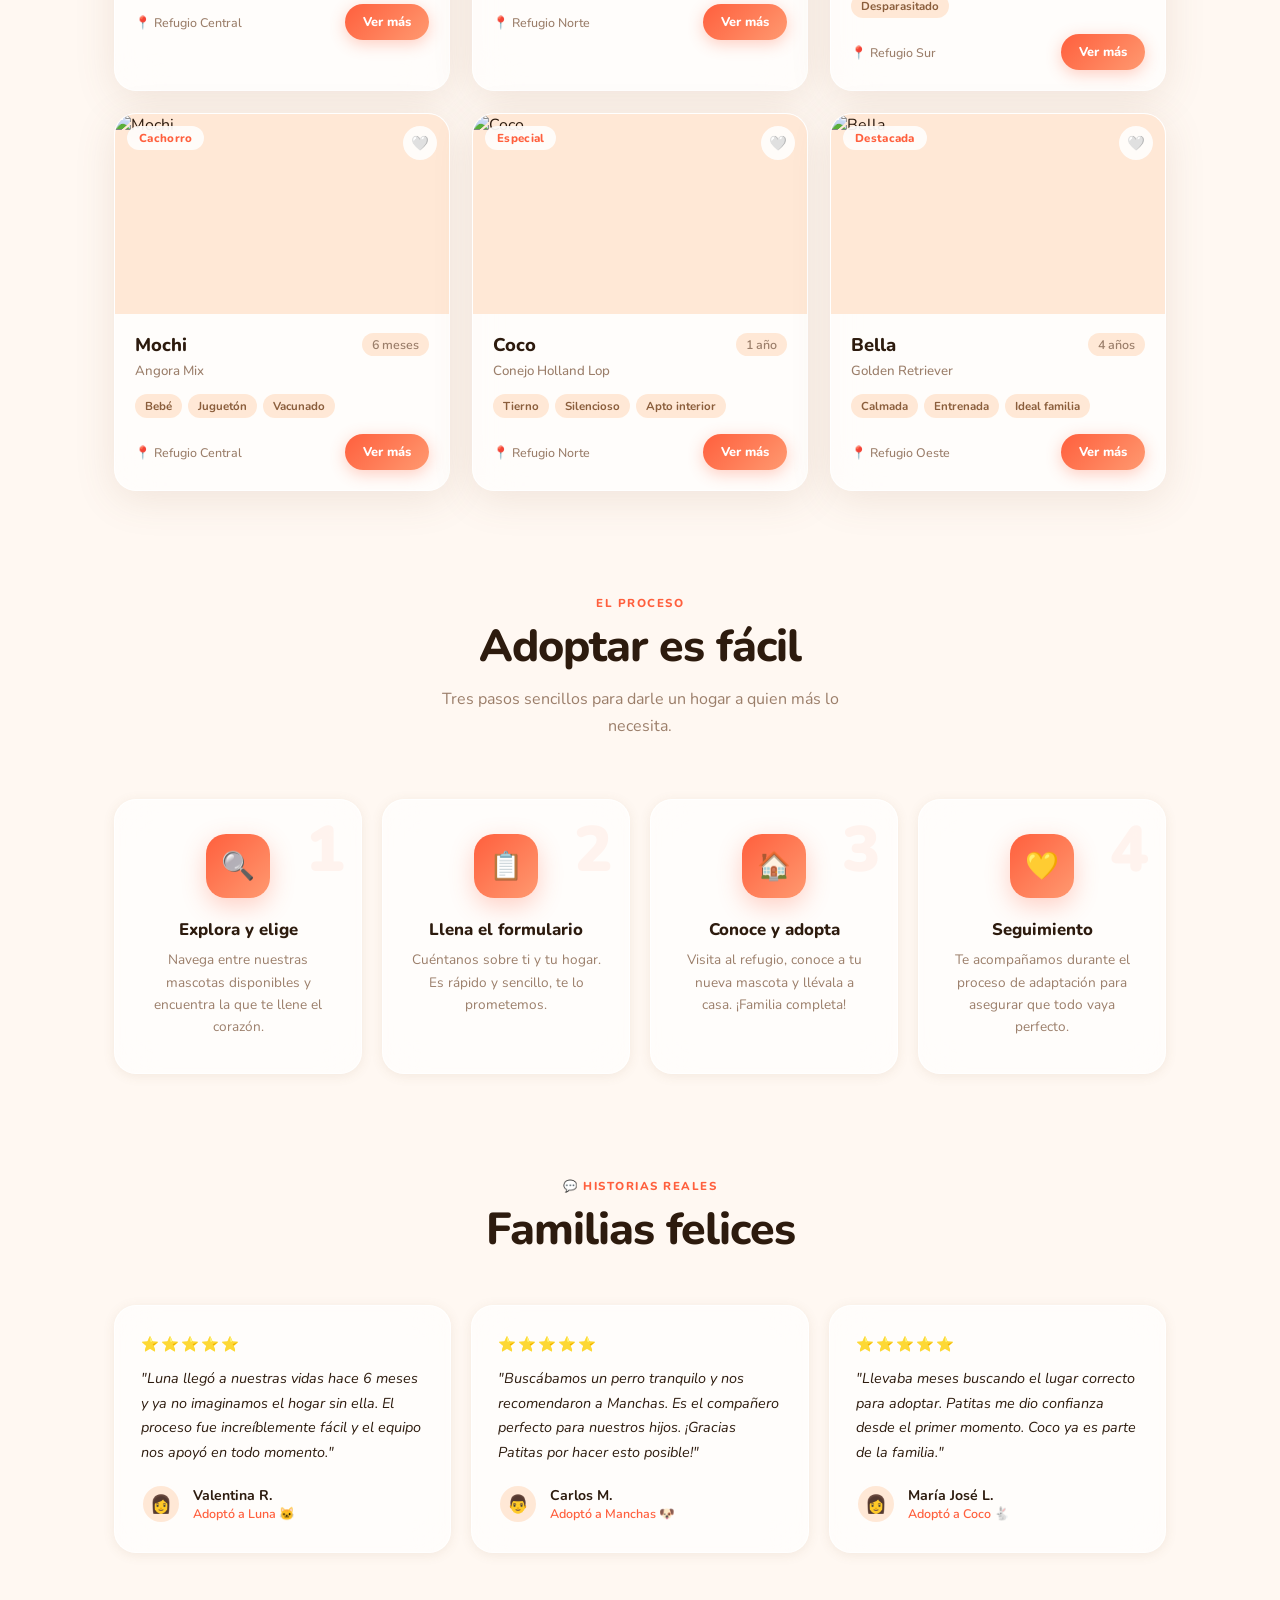
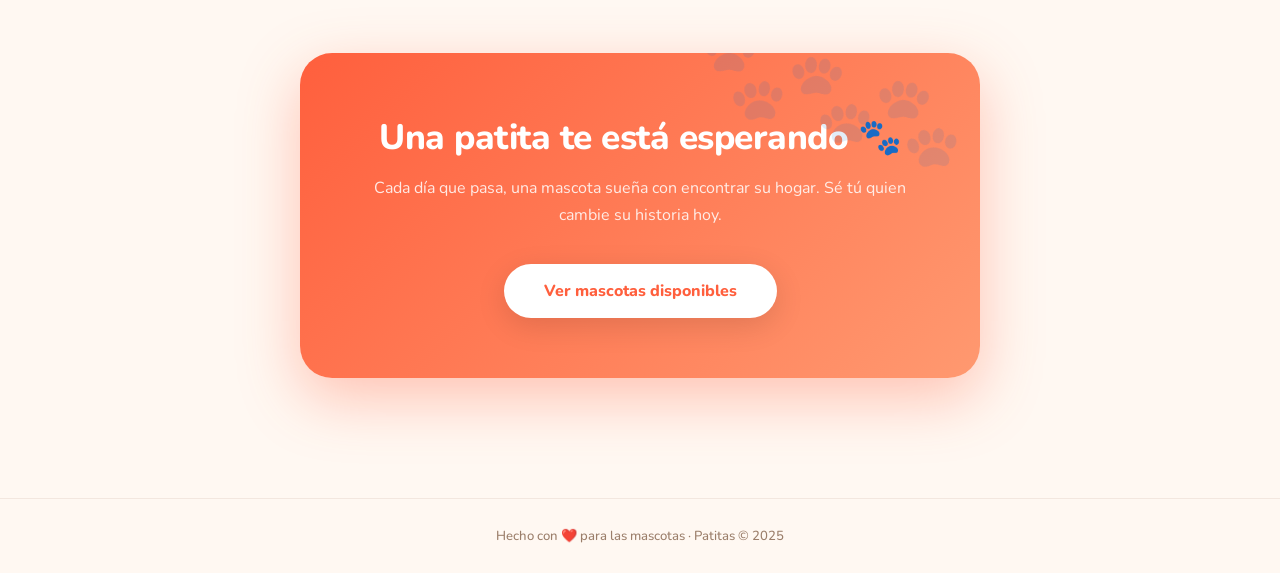
==== commit be2313e0: "Add Description Add Lines" ====
--- a/Index Adopcion De mascotas.html
+++ b/Index Adopcion De mascotas.html
@@ -7,7 +7,7 @@
 <link href="https://fonts.googleapis.com/css2?family=Nunito:wght@300;400;500;600;700;800&display=swap" rel="stylesheet"/>
 <style>
   *, *::before, *::after { box-sizing: border-box; margin: 0; padding: 0; }
-/* Aqui los colores interactivos */
+/* Colores de la Web */
   :root {
     --cream:   #FFF8F2;
     --warm:    #FFE8D6;
@@ -35,7 +35,7 @@
     overflow-x: hidden;
   }
 
-  /* ── BACKGROUND BLOBS ── */
+  /* ── BACKGROUND Blobs ── */
   .blob-bg {
     position: fixed; inset: 0; z-index: 0;
     pointer-events: none; overflow: hidden;
@@ -92,10 +92,10 @@
   }
   .nav-cta:hover { background: var(--coral); transform: scale(1.04); }
 
-  /* ── SECTIONS ── */
+  /* ── Selectiins ── */
   section { position: relative; z-index: 1; }
 
-  /* ── HERO ── */
+  /* ── Hero ── */
   .hero {
     min-height: 100vh;
     display: flex; flex-direction: column;
